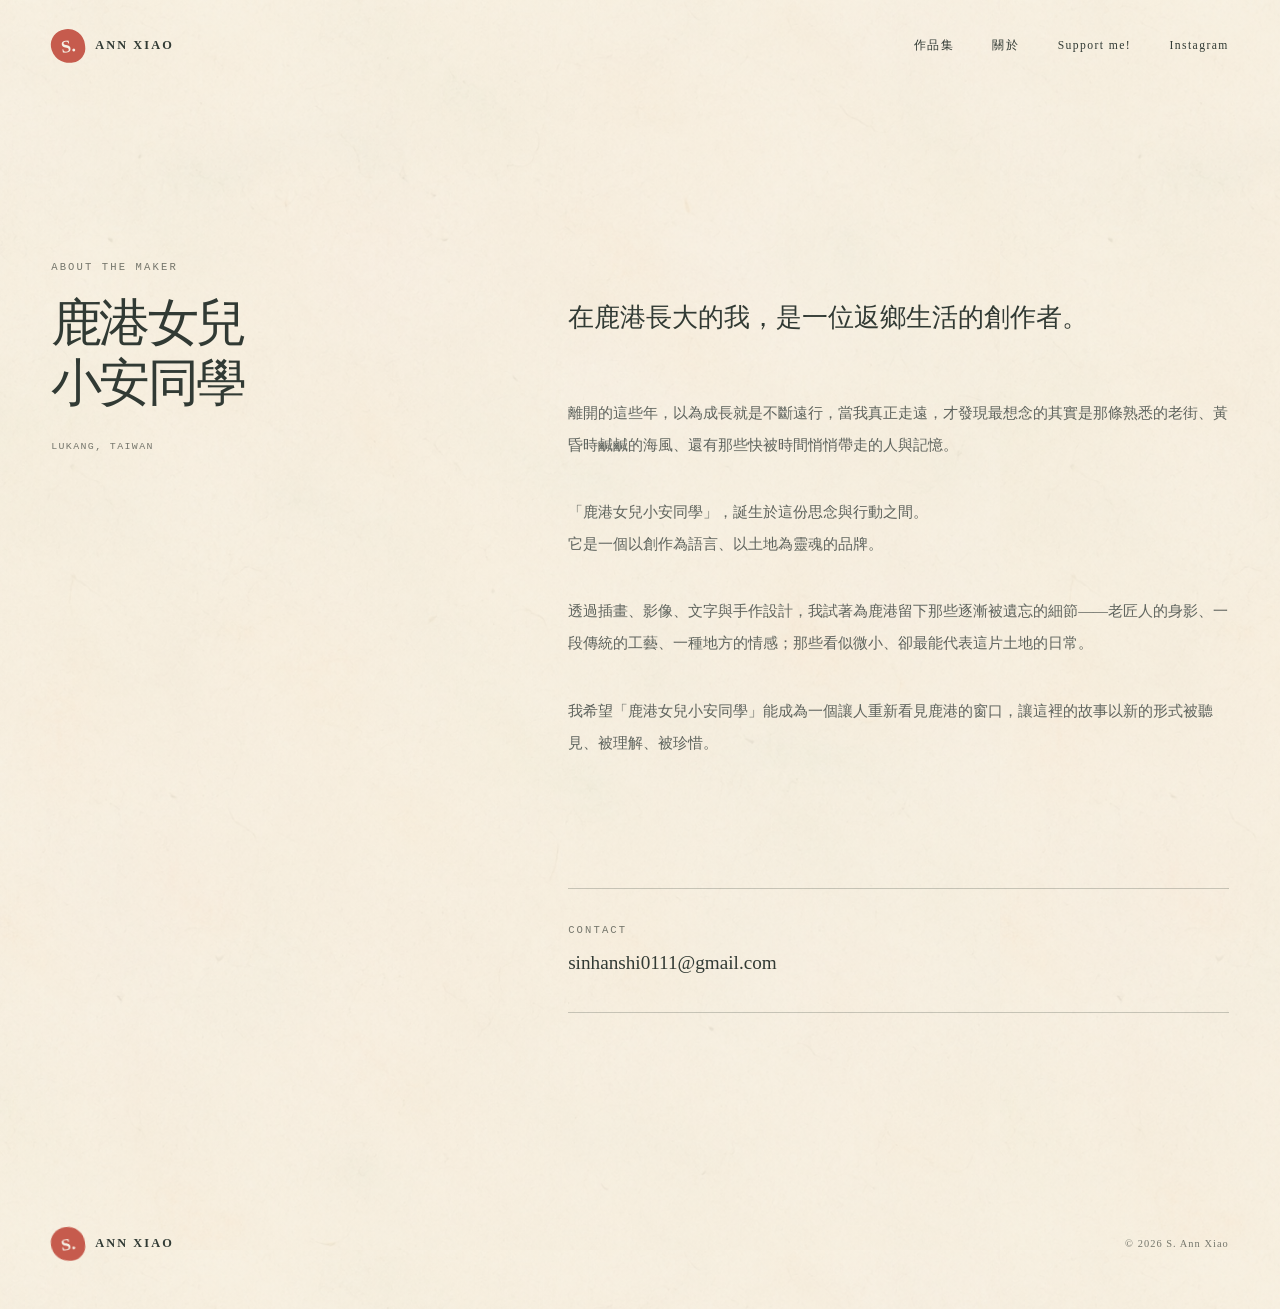
==== about/index.html @ 17cb53a0 "Build handwritten portfolio site" ====
<!doctype html>
<html lang="zh-Hant">
  <head>
    <meta charset="UTF-8" />
    <meta name="viewport" content="width=device-width, initial-scale=1" />
    <meta name="theme-color" content="#f4efe3" />
    <meta name="description" content="關於鹿港女兒小安同學——一位返鄉生活的鹿港創作者。" />
    <title>關於 — S. Ann Xiao</title>
    <link rel="icon" href="../src/assets/images/projects/peach-bun/%E8%B3%80.png" />
    <link rel="stylesheet" href="../src/styles.css" />
    <script src="../src/main.js" defer></script>
  </head>
  <body>
    <a class="skip-link" href="#main">跳到主要內容</a>
    <header class="site-header page-shell">
      <a class="brand" href="../index.html"><span class="brand-mark">s.</span><span>ann xiao</span></a>
      <nav class="site-nav" aria-label="主要選單">
        <a href="../works/index.html">作品集</a>
        <a href="index.html" aria-current="page">關於</a>
        <a href="https://myship.7-11.com.tw/general/detail/GM2601152085124" target="_blank" rel="noreferrer">Support me!</a>
        <a href="https://www.instagram.com/s.annxiao/" target="_blank" rel="noreferrer">Instagram</a>
      </nav>
    </header>

    <main id="main" class="about-page page-shell">
      <aside class="about-title" data-reveal>
        <p class="eyebrow">About the maker</p>
        <h1>鹿港女兒<br />小安同學</h1>
        <p class="about-place">Lukang, Taiwan</p>
      </aside>

      <article class="about-story" data-reveal>
        <p class="about-lead">在鹿港長大的我，是一位返鄉生活的創作者。</p>
        <p>
          離開的這些年，以為成長就是不斷遠行，當我真正走遠，才發現最想念的其實是那條熟悉的老街、黃昏時鹹鹹的海風、還有那些快被時間悄悄帶走的人與記憶。
        </p>
        <p>
          「鹿港女兒小安同學」，誕生於這份思念與行動之間。<br />
          它是一個以創作為語言、以土地為靈魂的品牌。
        </p>
        <p>
          透過插畫、影像、文字與手作設計，我試著為鹿港留下那些逐漸被遺忘的細節——老匠人的身影、一段傳統的工藝、一種地方的情感；那些看似微小、卻最能代表這片土地的日常。
        </p>
        <p>
          我希望「鹿港女兒小安同學」能成為一個讓人重新看見鹿港的窗口，讓這裡的故事以新的形式被聽見、被理解、被珍惜。
        </p>

        <div class="about-contact">
          <p class="eyebrow">Contact</p>
          <a href="mailto:sinhanshi0111@gmail.com">sinhanshi0111@gmail.com</a>
        </div>

      </article>
    </main>

    <footer class="site-footer page-shell">
      <a class="brand" href="../index.html"><span class="brand-mark">s.</span><span>ann xiao</span></a>
      <p>© <span id="year"></span> S. Ann Xiao</p>
    </footer>
  </body>
</html>
---- src/styles.css ----
:root {
  --paper: #f5f0e5; --paper-deep: #e7dece; --ink: #313a34; --muted: #75766c;
  --red: #c65b4d; --green: #6d856e; --line: rgba(49,58,52,.24);
  --serif: "Iowan Old Style", "Palatino Linotype", "Noto Serif TC", "Songti TC", serif;
  --hand: "Klee One", "HanziPen TC", "DFKai-SB", cursive;
}
* { box-sizing: border-box; }
html { scroll-behavior: smooth; }
body { margin: 0; color: var(--ink); background: linear-gradient(rgba(245,240,229,.68),rgba(245,240,229,.68)),url("assets/images/ui/paper-texture.jpg"); background-size: auto,1000px auto; font-family: var(--serif); font-size: 16px; line-height: 1.75; }
img { display: block; max-width: 100%; }
a { color: inherit; text-decoration: none; }
::selection { background: #e8ca79; }
.page-shell { width: min(1240px,calc(100% - 8vw)); margin-inline: auto; }
.skip-link { position: fixed; z-index: 100; top: 1rem; left: 1rem; padding: .5rem 1rem; color: var(--paper); background: var(--ink); transform: translateY(-200%); }
.skip-link:focus { transform: none; }
.eyebrow { margin: 0 0 1rem; color: var(--muted); font-family: ui-monospace,monospace; font-size: .66rem; letter-spacing: .2em; text-transform: uppercase; }
.site-header { display: flex; height: 92px; align-items: center; justify-content: space-between; }
.brand { display: inline-flex; align-items: center; gap: .6rem; font-size: .77rem; font-weight: 700; letter-spacing: .17em; text-transform: uppercase; }
.brand-mark { display: grid; width: 2.15rem; height: 2.15rem; place-items: center; border-radius: 48% 52% 44% 56%; color: var(--paper); background: var(--red); font-family: var(--hand); font-size: 1.1rem; letter-spacing: 0; transform: rotate(-8deg); }
.site-nav { display: flex; align-items: center; gap: clamp(1.5rem,3vw,3rem); }
.site-nav a { font-size: .73rem; letter-spacing: .12em; }
.site-nav a:hover,.site-nav a:focus-visible { color: var(--red); }

.home-hero { display: grid; min-height: calc(100svh - 92px); padding-block: 6rem 8rem; grid-template-columns: .78fr 1.22fr; align-items: center; gap: 8vw; }
.home-title h1 { max-width: 520px; margin: 0; font-size: clamp(2.55rem,3.5vw,4rem); font-weight: 500; letter-spacing: -.055em; line-height: 1.18; }
.home-title h1 em { color: var(--red); font-family: var(--hand); font-style: normal; font-weight: 400; }
.primary-link,.all-work-link { display: inline-flex; margin-top: 2.5rem; padding: .5rem 0; border-bottom: 1px solid currentColor; align-items: center; gap: 3rem; font-family: var(--hand); font-size: .88rem; }
.primary-link span,.all-work-link span { transition: transform 180ms ease; }
.primary-link:hover span,.all-work-link:hover span { transform: translateX(7px); }
.home-art { position: relative; display: grid; min-height: 650px; place-items: center; isolation: isolate; }
.home-art img { position: relative; z-index: 2; width: auto; height: auto; max-width: min(72%,460px); max-height: 650px; object-fit: contain; filter: drop-shadow(0 14px 10px rgba(50,45,36,.1)); }
.home-art-wash { position: absolute; z-index: 1; width: 75%; aspect-ratio: 1; border-radius: 47% 53% 45% 55%; background: rgba(226,196,105,.34); transform: rotate(-8deg); }
.home-art::after { position: absolute; z-index: 0; width: 92%; height: 86%; border: 1px dashed var(--green); border-radius: 51% 46% 54% 48%; content: ""; transform: rotate(4deg); }
.hand-note { position: absolute; z-index: 3; top: 8%; right: 3%; font-family: var(--hand); font-size: .74rem; letter-spacing: .06em; transform: rotate(6deg); }
.home-work { padding-block: clamp(8rem,14vw,13rem); border-top: 1px solid var(--line); }
.minimal-heading { margin-bottom: 3rem; }
.minimal-heading h2 { margin: 0; font-family: var(--hand); font-size: clamp(1.75rem,2.7vw,2.8rem); font-weight: 400; }
.cover-grid { display: grid; grid-template-columns: repeat(4,1fr); gap: clamp(.8rem,2vw,1.6rem); }
.cover div { aspect-ratio: .78; overflow: hidden; background: var(--paper-deep); box-shadow: 0 12px 30px rgba(48,44,37,.1); }
.cover img { width: 100%; height: 100%; object-fit: cover; transition: transform 650ms cubic-bezier(.2,.7,.2,1); }
.cover span { display: flex; margin-top: 1rem; justify-content: space-between; font-family: var(--hand); font-size: .78rem; }
.cover b { color: var(--muted); font-family: ui-monospace,monospace; font-size: .62rem; font-weight: 400; }
.cover:hover img { transform: scale(1.025); }
.all-work-link { float: right; }
.home-about { padding-block: clamp(7rem,13vw,11rem); background: rgba(107,133,110,.12); }
.home-about-inner { display: grid; grid-template-columns: .35fr 1.2fr 1fr auto; align-items: baseline; gap: 2.5rem; }
.home-about h2 { margin: 0; font-size: clamp(1.55rem,2.4vw,2.5rem); font-weight: 500; letter-spacing: -.035em; }
.home-about p:not(.eyebrow) { max-width: 400px; margin: 0; color: var(--muted); }
.home-about a { padding-bottom: .2rem; border-bottom: 1px solid; font-family: var(--hand); font-size: .82rem; white-space: nowrap; }
.site-footer { display: flex; min-height: 130px; align-items: center; justify-content: space-between; }
.site-footer p { color: var(--muted); font-size: .65rem; letter-spacing: .1em; }

.works-intro { display: grid; padding-block: clamp(7rem,13vw,12rem); border-bottom: 1px solid var(--line); grid-template-columns: 1fr 1fr; align-items: end; }
.works-intro h1 { margin: 0; font-family: var(--hand); font-size: clamp(2.6rem,4.6vw,4.6rem); font-weight: 400; letter-spacing: -.055em; line-height: 1.1; }
.works-intro p:last-child { max-width: 340px; margin: 0 0 .8rem auto; color: var(--muted); }
.collection-list { padding-block: clamp(7rem,12vw,12rem); }
.collection-row { display: grid; padding-block: 3rem; border-bottom: 1px solid var(--line); grid-template-columns: 3rem 1.25fr .75fr auto; align-items: center; gap: clamp(1.5rem,4vw,4rem); }
.collection-row:first-child { border-top: 1px solid var(--line); }
.collection-row > span { color: var(--muted); font-family: ui-monospace,monospace; font-size: .62rem; }
.collection-thumb { width: min(100%,520px); aspect-ratio: 1.7; overflow: hidden; background: var(--paper-deep); }
.collection-thumb img { width: 100%; height: 100%; object-fit: cover; transition: transform 500ms ease; }
.collection-row h2 { margin: 0; font-family: var(--hand); font-size: clamp(1.3rem,2.2vw,2.2rem); font-weight: 400; }
.collection-row i { font-style: normal; transition: transform 180ms ease; }
.collection-row:hover .collection-thumb img { transform: scale(1.03); }
.collection-row:hover i { transform: translateX(7px); }

.project-page { background-color: var(--paper); }
.project-shell { width: min(1480px,calc(100% - 6vw)); margin-inline: auto; }
.project-view { display: grid; min-height: 100vh; padding-block: 4rem 11rem; grid-template-columns: minmax(220px,.3fr) minmax(0,1fr); gap: clamp(4rem,9vw,10rem); align-items: start; }
.project-aside { position: sticky; top: 3rem; }
.project-utility { display: flex; margin-bottom: 2rem; gap: 1.2rem; }
.project-utility a { color: var(--muted); font-size: .62rem; letter-spacing: .08em; }
.project-utility a:hover { color: var(--red); }
.back-link { display: inline-block; margin-bottom: clamp(4rem,9vw,8rem); font-size: .68rem; letter-spacing: .12em; }
.project-count { color: var(--muted); font-family: ui-monospace,monospace; font-size: .64rem; letter-spacing: .15em; }
.project-aside h1 { margin: .75rem 0 1.7rem; font-family: var(--hand); font-size: clamp(2.1rem,3.2vw,3.4rem); font-weight: 400; letter-spacing: -.045em; line-height: 1.12; }
.project-description { max-width: 300px; color: var(--muted); font-size: .78rem; line-height: 1.9; }
.project-jump { display: flex; margin-top: 3rem; flex-wrap: wrap; gap: .45rem; }
.project-jump a { padding: .25rem .65rem; border: 1px solid var(--line); border-radius: 99px; font-size: .66rem; }
.project-jump a[aria-current="page"] { color: var(--paper); background: var(--ink); }
.art-stream { display: grid; gap: clamp(6rem,11vw,11rem); }
.art-item { margin: 0; }
.art-item img { width: 100%; height: auto; max-height: none; object-fit: contain; background: rgba(232,223,206,.5); box-shadow: 0 17px 45px rgba(47,43,35,.1); }
.art-item img.native-size-art { width: auto; margin-inline: auto; }
.art-item figcaption { display: flex; margin-top: .8rem; justify-content: space-between; color: var(--muted); font-family: var(--hand); font-size: .72rem; }
.art-item figcaption span:first-child { color: var(--ink); }
.timeline-group { position: relative; display: grid; gap: clamp(5rem,9vw,9rem); padding-left: clamp(2rem,5vw,5rem); }
.timeline-group::before { position: absolute; top: .8rem; bottom: 0; left: .45rem; width: 1px; background: var(--line); content: ""; }
.timeline-title { position: relative; margin: 0 0 -2rem; font-family: var(--hand); font-size: 1rem; font-weight: 400; letter-spacing: .06em; }
.timeline-title::before { position: absolute; top: .55em; left: calc(clamp(2rem,5vw,5rem) * -1 + .1rem); width: .7rem; height: .7rem; border-radius: 50%; background: var(--red); content: ""; }
.empty-state { padding: 15vh 0; color: var(--muted); }

/* About */
.about-page { position: relative; display: grid; min-height: calc(100vh - 92px); padding-block: clamp(7rem,13vw,12rem); grid-template-columns: minmax(230px,.55fr) minmax(0,1fr); gap: clamp(5rem,12vw,13rem); align-items: start; }
.about-title { position: sticky; top: 4rem; }
.about-title h1 { margin: 0; font-family: var(--hand); font-size: clamp(2.4rem,4vw,4rem); font-weight: 400; letter-spacing: -.055em; line-height: 1.18; }
.about-place { margin-top: 1.5rem; color: var(--muted); font-family: ui-monospace,monospace; font-size: .62rem; letter-spacing: .14em; text-transform: uppercase; }
.about-story { position: relative; max-width: 690px; padding-top: 2.2rem; }
.about-story > p { margin: 0 0 2.2rem; color: #5f645e; font-size: .93rem; line-height: 2.15; }
.about-story .about-lead { margin-bottom: 3.5rem; color: var(--ink); font-size: clamp(1.25rem,2vw,1.75rem); line-height: 1.9; }
.about-contact { margin-top: clamp(6rem,10vw,9rem); padding-block: 2rem; border-block: 1px solid var(--line); }
.about-contact .eyebrow { margin-bottom: .45rem; }
.about-contact a { font-family: var(--hand); font-size: clamp(.95rem,1.5vw,1.2rem); }
[data-reveal] { opacity: 0; transform: translateY(22px); transition: opacity 700ms ease,transform 700ms cubic-bezier(.2,.7,.2,1); }
[data-reveal].is-visible { opacity: 1; transform: none; }

@media (max-width: 820px) {
  .home-hero { grid-template-columns: .78fr 1.22fr; }
  .home-art { min-height: 520px; }
  .cover-grid { grid-template-columns: 1fr 1fr; row-gap: 2.5rem; }
  .home-about-inner { grid-template-columns: 1fr 2fr; }
  .home-about-inner > *:nth-child(n+3) { grid-column: 2; }
  .collection-row { grid-template-columns: 3rem 1.2fr .8fr auto; }
  .project-view { grid-template-columns: 190px minmax(0,1fr); gap: 4rem; }
  .about-page { grid-template-columns: 190px minmax(0,1fr); gap: 4rem; }
}
@media (max-width: 620px) {
  .page-shell,.project-shell { width: calc(100% - 2.5rem); }
  .site-header { height: 78px; }
  .site-nav { gap: .8rem; }
  .site-nav a { font-size: .62rem; }
  .site-nav a:last-child { display: none; }
  .home-hero { min-height: auto; padding-block: 5rem 4rem; grid-template-columns: 1fr; }
  .home-title h1 { font-size: clamp(2.45rem,11vw,3.35rem); }
  .home-art { min-height: 470px; }
  .home-art img { max-width: min(65%,300px); max-height: 430px; }
  .hand-note { top: 5%; right: 0; }
  .cover-grid { gap: .7rem; row-gap: 2rem; }
  .cover span { font-size: .78rem; }
  .home-about-inner { display: block; }
  .home-about-inner > * { margin-bottom: 1.2rem !important; }
  .works-intro { grid-template-columns: 1fr; gap: 2rem; }
  .works-intro p:last-child { margin: 0; }
  .collection-row { grid-template-columns: 2.2rem 1fr auto; gap: 1rem; }
  .collection-thumb { grid-column: 2/4; grid-row: 1; margin-bottom: .4rem; }
  .collection-row > span { grid-column: 1; grid-row: 2; }
  .collection-row h2 { grid-column: 2; grid-row: 2; }
  .collection-row i { grid-column: 3; grid-row: 2; }
  .project-view { display: block; padding-top: 1.5rem; }
  .project-aside { position: static; margin-bottom: 5rem; }
  .back-link { margin-bottom: 4rem; }
  .project-aside h1 { font-size: clamp(2.15rem,10vw,3rem); }
  .project-description { max-width: none; }
  .art-stream { gap: 4.5rem; }
  .timeline-group { gap: 3.5rem; }
  .about-page { display: block; padding-top: 5rem; }
  .about-title { position: relative; top: auto; }
  .about-story { padding-top: 2rem; }
}
@media (prefers-reduced-motion: reduce) {
  html { scroll-behavior: auto; }
  *,*::before,*::after { animation-duration: .01ms !important; transition-duration: .01ms !important; }
  [data-reveal] { opacity: 1; transform: none; }
}
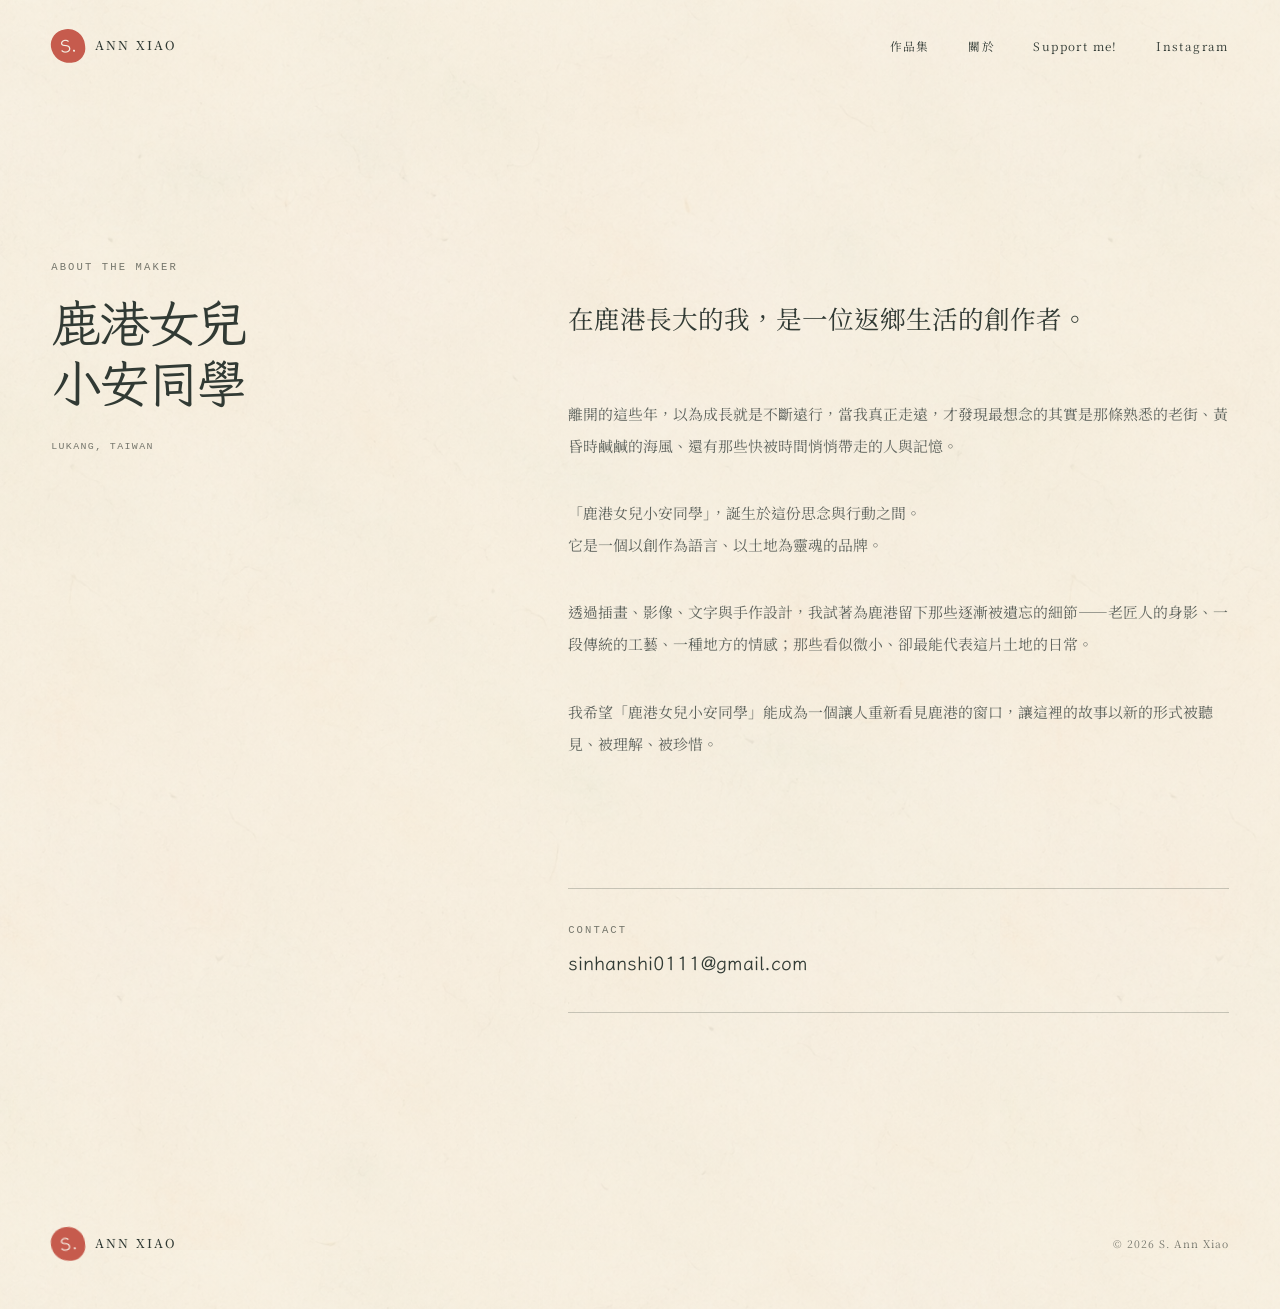
==== commit ddb35cd4: "Refine typography and flower marquee" ====
--- a/about/index.html
+++ b/about/index.html
@@ -7,6 +7,9 @@
     <meta name="description" content="關於鹿港女兒小安同學——一位返鄉生活的鹿港創作者。" />
     <title>關於 — S. Ann Xiao</title>
     <link rel="icon" href="../src/assets/images/projects/peach-bun/%E8%B3%80.png" />
+    <link rel="preconnect" href="https://fonts.googleapis.com" />
+    <link rel="preconnect" href="https://fonts.gstatic.com" crossorigin />
+    <link href="https://fonts.googleapis.com/css2?family=LXGW+WenKai+TC:wght@400&amp;family=Noto+Serif+TC:wght@400;500&amp;display=swap" rel="stylesheet" />
     <link rel="stylesheet" href="../src/styles.css" />
     <script src="../src/main.js" defer></script>
   </head>
--- a/src/styles.css
+++ b/src/styles.css
@@ -1,12 +1,12 @@
 :root {
   --paper: #f5f0e5; --paper-deep: #e7dece; --ink: #313a34; --muted: #75766c;
   --red: #c65b4d; --green: #6d856e; --line: rgba(49,58,52,.24);
-  --serif: "Iowan Old Style", "Palatino Linotype", "Noto Serif TC", "Songti TC", serif;
-  --hand: "Klee One", "HanziPen TC", "DFKai-SB", cursive;
+  --serif: "Noto Serif TC", "Source Han Serif TC", "Source Han Serif", "Songti TC", "STSong", "PMingLiU", "MingLiU", serif;
+  --hand: "LXGW WenKai TC", "LXGW WenKai", "Klee One", "Kaiti TC", "STKaiti", "KaiTi", "DFKai-SB", "BiauKai", cursive;
 }
 * { box-sizing: border-box; }
 html { scroll-behavior: smooth; }
-body { margin: 0; color: var(--ink); background: linear-gradient(rgba(245,240,229,.68),rgba(245,240,229,.68)),url("assets/images/ui/paper-texture.jpg"); background-size: auto,1000px auto; font-family: var(--serif); font-size: 16px; line-height: 1.75; }
+body { margin: 0; color: var(--ink); background: linear-gradient(rgba(245,240,229,.68),rgba(245,240,229,.68)),url("assets/images/ui/paper-texture.jpg"); background-size: auto,1000px auto; font-family: var(--serif); font-size: 16px; font-synthesis: none; line-height: 1.75; }
 img { display: block; max-width: 100%; }
 a { color: inherit; text-decoration: none; }
 ::selection { background: #e8ca79; }
@@ -15,7 +15,7 @@
 .skip-link:focus { transform: none; }
 .eyebrow { margin: 0 0 1rem; color: var(--muted); font-family: ui-monospace,monospace; font-size: .66rem; letter-spacing: .2em; text-transform: uppercase; }
 .site-header { display: flex; height: 92px; align-items: center; justify-content: space-between; }
-.brand { display: inline-flex; align-items: center; gap: .6rem; font-size: .77rem; font-weight: 700; letter-spacing: .17em; text-transform: uppercase; }
+.brand { display: inline-flex; align-items: center; gap: .6rem; font-size: .77rem; font-weight: 500; letter-spacing: .17em; text-transform: uppercase; }
 .brand-mark { display: grid; width: 2.15rem; height: 2.15rem; place-items: center; border-radius: 48% 52% 44% 56%; color: var(--paper); background: var(--red); font-family: var(--hand); font-size: 1.1rem; letter-spacing: 0; transform: rotate(-8deg); }
 .site-nav { display: flex; align-items: center; gap: clamp(1.5rem,3vw,3rem); }
 .site-nav a { font-size: .73rem; letter-spacing: .12em; }
@@ -23,7 +23,7 @@
 
 .home-hero { display: grid; min-height: calc(100svh - 92px); padding-block: 6rem 8rem; grid-template-columns: .78fr 1.22fr; align-items: center; gap: 8vw; }
 .home-title h1 { max-width: 520px; margin: 0; font-size: clamp(2.55rem,3.5vw,4rem); font-weight: 500; letter-spacing: -.055em; line-height: 1.18; }
-.home-title h1 em { color: var(--red); font-family: var(--hand); font-style: normal; font-weight: 400; }
+.home-title h1 em { color: var(--red); font-family: inherit; font-style: normal; font-weight: inherit; }
 .primary-link,.all-work-link { display: inline-flex; margin-top: 2.5rem; padding: .5rem 0; border-bottom: 1px solid currentColor; align-items: center; gap: 3rem; font-family: var(--hand); font-size: .88rem; }
 .primary-link span,.all-work-link span { transition: transform 180ms ease; }
 .primary-link:hover span,.all-work-link:hover span { transform: translateX(7px); }
@@ -32,7 +32,13 @@
 .home-art-wash { position: absolute; z-index: 1; width: 75%; aspect-ratio: 1; border-radius: 47% 53% 45% 55%; background: rgba(226,196,105,.34); transform: rotate(-8deg); }
 .home-art::after { position: absolute; z-index: 0; width: 92%; height: 86%; border: 1px dashed var(--green); border-radius: 51% 46% 54% 48%; content: ""; transform: rotate(4deg); }
 .hand-note { position: absolute; z-index: 3; top: 8%; right: 3%; font-family: var(--hand); font-size: .74rem; letter-spacing: .06em; transform: rotate(6deg); }
-.home-work { padding-block: clamp(8rem,14vw,13rem); border-top: 1px solid var(--line); }
+.flower-marquee { overflow: hidden; border-block: 1px solid var(--line); }
+.flower-track { display: flex; width: max-content; animation: flower-roll 25s linear infinite; }
+.flower-line { display: flex; width: max(100vw,760px); flex-shrink: 0; align-items: center; justify-content: space-around; padding-block: .7rem; }
+.flower-line span { font-family: var(--hand); font-size: .62rem; letter-spacing: .16em; text-transform: uppercase; white-space: nowrap; }
+.flower-line i { color: var(--red); font-style: normal; font-size: .72rem; }
+@keyframes flower-roll { to { transform: translateX(-50%); } }
+.home-work { padding-block: clamp(8rem,14vw,13rem); }
 .minimal-heading { margin-bottom: 3rem; }
 .minimal-heading h2 { margin: 0; font-family: var(--hand); font-size: clamp(1.75rem,2.7vw,2.8rem); font-weight: 400; }
 .cover-grid { display: grid; grid-template-columns: repeat(4,1fr); gap: clamp(.8rem,2vw,1.6rem); }
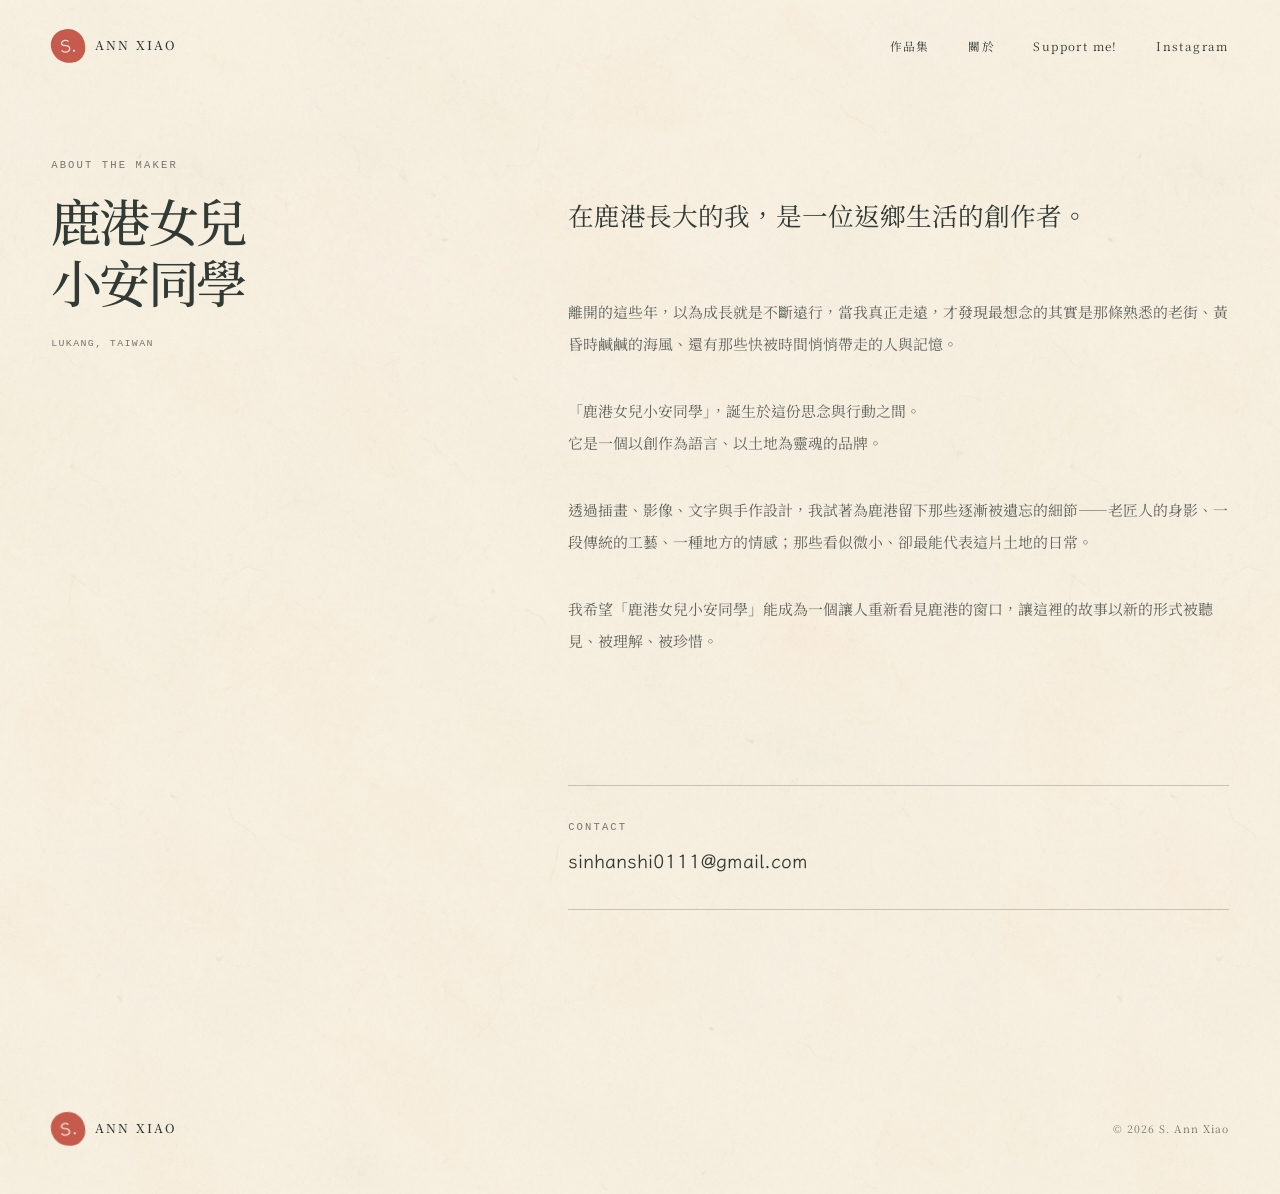
==== commit 3e36a7cb: "Refine homepage and add market collection" ====
--- a/about/index.html
+++ b/about/index.html
@@ -10,8 +10,8 @@
     <link rel="preconnect" href="https://fonts.googleapis.com" />
     <link rel="preconnect" href="https://fonts.gstatic.com" crossorigin />
     <link href="https://fonts.googleapis.com/css2?family=LXGW+WenKai+TC:wght@400&amp;family=Noto+Serif+TC:wght@400;500&amp;display=swap" rel="stylesheet" />
-    <link rel="stylesheet" href="../src/styles.css" />
-    <script src="../src/main.js" defer></script>
+    <link rel="stylesheet" href="../src/styles.css?v=20260906-8" />
+    <script src="../src/main.js?v=20260906-8" defer></script>
   </head>
   <body>
     <a class="skip-link" href="#main">跳到主要內容</a>
--- a/src/styles.css
+++ b/src/styles.css
@@ -21,30 +21,39 @@
 .site-nav a { font-size: .73rem; letter-spacing: .12em; }
 .site-nav a:hover,.site-nav a:focus-visible { color: var(--red); }
 
-.home-hero { display: grid; min-height: calc(100svh - 92px); padding-block: 6rem 8rem; grid-template-columns: .78fr 1.22fr; align-items: center; gap: 8vw; }
-.home-title h1 { max-width: 520px; margin: 0; font-size: clamp(2.55rem,3.5vw,4rem); font-weight: 500; letter-spacing: -.055em; line-height: 1.18; }
-.home-title h1 em { color: var(--red); font-family: inherit; font-style: normal; font-weight: inherit; }
-.primary-link,.all-work-link { display: inline-flex; margin-top: 2.5rem; padding: .5rem 0; border-bottom: 1px solid currentColor; align-items: center; gap: 3rem; font-family: var(--hand); font-size: .88rem; }
-.primary-link span,.all-work-link span { transition: transform 180ms ease; }
-.primary-link:hover span,.all-work-link:hover span { transform: translateX(7px); }
-.home-art { position: relative; display: grid; min-height: 650px; place-items: center; isolation: isolate; }
-.home-art img { position: relative; z-index: 2; width: auto; height: auto; max-width: min(72%,460px); max-height: 650px; object-fit: contain; filter: drop-shadow(0 14px 10px rgba(50,45,36,.1)); }
-.home-art-wash { position: absolute; z-index: 1; width: 75%; aspect-ratio: 1; border-radius: 47% 53% 45% 55%; background: rgba(226,196,105,.34); transform: rotate(-8deg); }
-.home-art::after { position: absolute; z-index: 0; width: 92%; height: 86%; border: 1px dashed var(--green); border-radius: 51% 46% 54% 48%; content: ""; transform: rotate(4deg); }
-.hand-note { position: absolute; z-index: 3; top: 8%; right: 3%; font-family: var(--hand); font-size: .74rem; letter-spacing: .06em; transform: rotate(6deg); }
+.home-hero { display: flex; min-height: calc(100svh - 92px); padding-block: 4rem 7rem; align-items: center; justify-content: center; }
+.home-object { display: flex; width: 100%; flex-direction: column; align-items: center; justify-content: center; gap: 2.4rem; }
+.home-art-vignette { position: relative; display: grid; width: min(72vw,350px); height: min(48vh,410px); place-items: center; isolation: isolate; }
+.home-art-vignette::before { position: absolute; z-index: -1; width: 78%; height: 84%; border: 1px solid rgba(109,133,110,.3); border-radius: 51% 46% 54% 48%; content: ""; transform: rotate(-7deg); }
+.home-art-vignette::after { position: absolute; z-index: -1; bottom: 15%; width: 34%; height: 10px; border-radius: 50%; background: rgba(49,58,52,.09); content: ""; filter: blur(5px); transform: rotate(2deg); }
+.home-art-vignette img { width: auto; height: auto; max-width: min(32vw,210px); max-height: 336px; object-fit: contain; filter: drop-shadow(0 12px 9px rgba(50,45,36,.08)); transition: transform 600ms cubic-bezier(.2,.7,.2,1); }
+.home-art-vignette:hover img { transform: translateY(-3px) rotate(-1deg); }
+.flower-icon { display: inline-block; width: .72rem; height: .72rem; flex: none; background: currentColor; -webkit-mask: url("assets/images/ui/cute-flower.svg") center/contain no-repeat; mask: url("assets/images/ui/cute-flower.svg") center/contain no-repeat; }
+.hero-flower { position: absolute; width: .8rem; height: .8rem; color: var(--red); animation: hero-flower-drift 5.5s ease-in-out infinite; }
+.hero-flower-one { top: 13%; right: 4%; }
+.hero-flower-two { bottom: 18%; left: 5%; width: .62rem; height: .62rem; color: var(--green); animation-delay: -2.7s; }
+.hero-signature { position: absolute; right: -1%; bottom: 16%; margin: 0; color: rgba(49,58,52,.72); font-family: var(--hand); font-size: .7rem; letter-spacing: .18em; line-height: 1; writing-mode: vertical-rl; }
+.typing-line { width: 34ch; min-height: 1.4em; margin: 0; color: var(--muted); font-family: "IBM Plex Mono","SFMono-Regular",Consolas,monospace; font-size: clamp(.58rem,.75vw,.7rem); letter-spacing: .14em; line-height: 1.4; white-space: nowrap; }
+.typing-line span { display: inline-flex; align-items: center; }
+.typing-line span::after { width: 3px; height: 1.2em; margin-left: .22em; background: var(--red); content: ""; animation: typing-caret .8s step-end infinite; }
+@keyframes typing-caret { 0%,100% { opacity: 0; } 50% { opacity: 1; } }
+@keyframes hero-flower-drift { 0%,100% { transform: translateY(0) rotate(-5deg); } 50% { transform: translateY(-5px) rotate(5deg); } }
+.all-work-link { display: inline-flex; margin-top: 2.5rem; padding: .5rem 0; border-bottom: 1px solid currentColor; align-items: center; gap: 3rem; font-family: var(--serif); font-size: .88rem; }
+.all-work-link span { transition: transform 180ms ease; }
+.all-work-link:hover span { transform: translateX(7px); }
 .flower-marquee { overflow: hidden; border-block: 1px solid var(--line); }
 .flower-track { display: flex; width: max-content; animation: flower-roll 25s linear infinite; }
 .flower-line { display: flex; width: max(100vw,760px); flex-shrink: 0; align-items: center; justify-content: space-around; padding-block: .7rem; }
 .flower-line span { font-family: var(--hand); font-size: .62rem; letter-spacing: .16em; text-transform: uppercase; white-space: nowrap; }
-.flower-line i { color: var(--red); font-style: normal; font-size: .72rem; }
+.flower-line i { color: var(--red); font-style: normal; }
 @keyframes flower-roll { to { transform: translateX(-50%); } }
 .home-work { padding-block: clamp(8rem,14vw,13rem); }
 .minimal-heading { margin-bottom: 3rem; }
-.minimal-heading h2 { margin: 0; font-family: var(--hand); font-size: clamp(1.75rem,2.7vw,2.8rem); font-weight: 400; }
-.cover-grid { display: grid; grid-template-columns: repeat(4,1fr); gap: clamp(.8rem,2vw,1.6rem); }
+.minimal-heading h2 { margin: 0; font-family: var(--serif); font-size: clamp(1.75rem,2.7vw,2.8rem); font-weight: 500; }
+.cover-grid { display: grid; grid-template-columns: repeat(5,minmax(0,1fr)); gap: clamp(.8rem,2vw,1.6rem); }
 .cover div { aspect-ratio: .78; overflow: hidden; background: var(--paper-deep); box-shadow: 0 12px 30px rgba(48,44,37,.1); }
 .cover img { width: 100%; height: 100%; object-fit: cover; transition: transform 650ms cubic-bezier(.2,.7,.2,1); }
-.cover span { display: flex; margin-top: 1rem; justify-content: space-between; font-family: var(--hand); font-size: .78rem; }
+.cover span { display: flex; margin-top: 1rem; justify-content: space-between; font-family: var(--serif); font-size: .78rem; }
 .cover b { color: var(--muted); font-family: ui-monospace,monospace; font-size: .62rem; font-weight: 400; }
 .cover:hover img { transform: scale(1.025); }
 .all-work-link { float: right; }
@@ -52,12 +61,12 @@
 .home-about-inner { display: grid; grid-template-columns: .35fr 1.2fr 1fr auto; align-items: baseline; gap: 2.5rem; }
 .home-about h2 { margin: 0; font-size: clamp(1.55rem,2.4vw,2.5rem); font-weight: 500; letter-spacing: -.035em; }
 .home-about p:not(.eyebrow) { max-width: 400px; margin: 0; color: var(--muted); }
-.home-about a { padding-bottom: .2rem; border-bottom: 1px solid; font-family: var(--hand); font-size: .82rem; white-space: nowrap; }
+.home-about a { padding-bottom: .2rem; border-bottom: 1px solid; font-family: var(--serif); font-size: .82rem; white-space: nowrap; }
 .site-footer { display: flex; min-height: 130px; align-items: center; justify-content: space-between; }
 .site-footer p { color: var(--muted); font-size: .65rem; letter-spacing: .1em; }
 
-.works-intro { display: grid; padding-block: clamp(7rem,13vw,12rem); border-bottom: 1px solid var(--line); grid-template-columns: 1fr 1fr; align-items: end; }
-.works-intro h1 { margin: 0; font-family: var(--hand); font-size: clamp(2.6rem,4.6vw,4.6rem); font-weight: 400; letter-spacing: -.055em; line-height: 1.1; }
+.works-intro { display: grid; padding-block: clamp(7rem,13vw,12rem); grid-template-columns: 1fr 1fr; align-items: end; }
+.works-intro h1 { margin: 0; font-family: var(--serif); font-size: clamp(2.6rem,4.6vw,4.6rem); font-weight: 500; letter-spacing: -.055em; line-height: 1.1; }
 .works-intro p:last-child { max-width: 340px; margin: 0 0 .8rem auto; color: var(--muted); }
 .collection-list { padding-block: clamp(7rem,12vw,12rem); }
 .collection-row { display: grid; padding-block: 3rem; border-bottom: 1px solid var(--line); grid-template-columns: 3rem 1.25fr .75fr auto; align-items: center; gap: clamp(1.5rem,4vw,4rem); }
@@ -65,7 +74,7 @@
 .collection-row > span { color: var(--muted); font-family: ui-monospace,monospace; font-size: .62rem; }
 .collection-thumb { width: min(100%,520px); aspect-ratio: 1.7; overflow: hidden; background: var(--paper-deep); }
 .collection-thumb img { width: 100%; height: 100%; object-fit: cover; transition: transform 500ms ease; }
-.collection-row h2 { margin: 0; font-family: var(--hand); font-size: clamp(1.3rem,2.2vw,2.2rem); font-weight: 400; }
+.collection-row h2 { margin: 0; font-family: var(--serif); font-size: clamp(1.3rem,2.2vw,2.2rem); font-weight: 500; }
 .collection-row i { font-style: normal; transition: transform 180ms ease; }
 .collection-row:hover .collection-thumb img { transform: scale(1.03); }
 .collection-row:hover i { transform: translateX(7px); }
@@ -79,7 +88,7 @@
 .project-utility a:hover { color: var(--red); }
 .back-link { display: inline-block; margin-bottom: clamp(4rem,9vw,8rem); font-size: .68rem; letter-spacing: .12em; }
 .project-count { color: var(--muted); font-family: ui-monospace,monospace; font-size: .64rem; letter-spacing: .15em; }
-.project-aside h1 { margin: .75rem 0 1.7rem; font-family: var(--hand); font-size: clamp(2.1rem,3.2vw,3.4rem); font-weight: 400; letter-spacing: -.045em; line-height: 1.12; }
+.project-aside h1 { margin: .75rem 0 1.7rem; font-family: var(--serif); font-size: clamp(2.1rem,3.2vw,3.4rem); font-weight: 500; letter-spacing: -.045em; line-height: 1.12; }
 .project-description { max-width: 300px; color: var(--muted); font-size: .78rem; line-height: 1.9; }
 .project-jump { display: flex; margin-top: 3rem; flex-wrap: wrap; gap: .45rem; }
 .project-jump a { padding: .25rem .65rem; border: 1px solid var(--line); border-radius: 99px; font-size: .66rem; }
@@ -88,18 +97,18 @@
 .art-item { margin: 0; }
 .art-item img { width: 100%; height: auto; max-height: none; object-fit: contain; background: rgba(232,223,206,.5); box-shadow: 0 17px 45px rgba(47,43,35,.1); }
 .art-item img.native-size-art { width: auto; margin-inline: auto; }
-.art-item figcaption { display: flex; margin-top: .8rem; justify-content: space-between; color: var(--muted); font-family: var(--hand); font-size: .72rem; }
+.art-item figcaption { display: flex; margin-top: .8rem; justify-content: space-between; color: var(--muted); font-family: var(--serif); font-size: .72rem; }
 .art-item figcaption span:first-child { color: var(--ink); }
 .timeline-group { position: relative; display: grid; gap: clamp(5rem,9vw,9rem); padding-left: clamp(2rem,5vw,5rem); }
 .timeline-group::before { position: absolute; top: .8rem; bottom: 0; left: .45rem; width: 1px; background: var(--line); content: ""; }
-.timeline-title { position: relative; margin: 0 0 -2rem; font-family: var(--hand); font-size: 1rem; font-weight: 400; letter-spacing: .06em; }
+.timeline-title { position: relative; margin: 0 0 -2rem; font-family: var(--serif); font-size: 1rem; font-weight: 500; letter-spacing: .06em; }
 .timeline-title::before { position: absolute; top: .55em; left: calc(clamp(2rem,5vw,5rem) * -1 + .1rem); width: .7rem; height: .7rem; border-radius: 50%; background: var(--red); content: ""; }
 .empty-state { padding: 15vh 0; color: var(--muted); }
 
 /* About */
-.about-page { position: relative; display: grid; min-height: calc(100vh - 92px); padding-block: clamp(7rem,13vw,12rem); grid-template-columns: minmax(230px,.55fr) minmax(0,1fr); gap: clamp(5rem,12vw,13rem); align-items: start; }
+.about-page { position: relative; display: grid; min-height: calc(100vh - 92px); padding: clamp(2.5rem,5vw,4.5rem) 0 clamp(7rem,12vw,11rem); grid-template-columns: minmax(230px,.55fr) minmax(0,1fr); gap: clamp(5rem,12vw,13rem); align-items: start; }
 .about-title { position: sticky; top: 4rem; }
-.about-title h1 { margin: 0; font-family: var(--hand); font-size: clamp(2.4rem,4vw,4rem); font-weight: 400; letter-spacing: -.055em; line-height: 1.18; }
+.about-title h1 { margin: 0; font-family: var(--serif); font-size: clamp(2.4rem,4vw,4rem); font-weight: 500; letter-spacing: -.055em; line-height: 1.18; }
 .about-place { margin-top: 1.5rem; color: var(--muted); font-family: ui-monospace,monospace; font-size: .62rem; letter-spacing: .14em; text-transform: uppercase; }
 .about-story { position: relative; max-width: 690px; padding-top: 2.2rem; }
 .about-story > p { margin: 0 0 2.2rem; color: #5f645e; font-size: .93rem; line-height: 2.15; }
@@ -111,8 +120,8 @@
 [data-reveal].is-visible { opacity: 1; transform: none; }
 
 @media (max-width: 820px) {
-  .home-hero { grid-template-columns: .78fr 1.22fr; }
-  .home-art { min-height: 520px; }
+  .home-art-vignette { width: min(70vw,330px); height: min(46vh,390px); }
+  .home-art-vignette img { max-width: min(38vw,205px); }
   .cover-grid { grid-template-columns: 1fr 1fr; row-gap: 2.5rem; }
   .home-about-inner { grid-template-columns: 1fr 2fr; }
   .home-about-inner > *:nth-child(n+3) { grid-column: 2; }
@@ -126,11 +135,11 @@
   .site-nav { gap: .8rem; }
   .site-nav a { font-size: .62rem; }
   .site-nav a:last-child { display: none; }
-  .home-hero { min-height: auto; padding-block: 5rem 4rem; grid-template-columns: 1fr; }
-  .home-title h1 { font-size: clamp(2.45rem,11vw,3.35rem); }
-  .home-art { min-height: 470px; }
-  .home-art img { max-width: min(65%,300px); max-height: 430px; }
-  .hand-note { top: 5%; right: 0; }
+  .home-hero { min-height: calc(100svh - 78px); padding-block: 4rem 6rem; }
+  .home-object { gap: 2rem; }
+  .home-art-vignette { width: min(82vw,310px); height: min(45vh,360px); }
+  .home-art-vignette img { max-width: min(58vw,190px); max-height: 336px; }
+  .typing-line { font-size: .56rem; }
   .cover-grid { gap: .7rem; row-gap: 2rem; }
   .cover span { font-size: .78rem; }
   .home-about-inner { display: block; }
@@ -149,7 +158,7 @@
   .project-description { max-width: none; }
   .art-stream { gap: 4.5rem; }
   .timeline-group { gap: 3.5rem; }
-  .about-page { display: block; padding-top: 5rem; }
+  .about-page { display: block; padding-top: 3rem; }
   .about-title { position: relative; top: auto; }
   .about-story { padding-top: 2rem; }
 }
